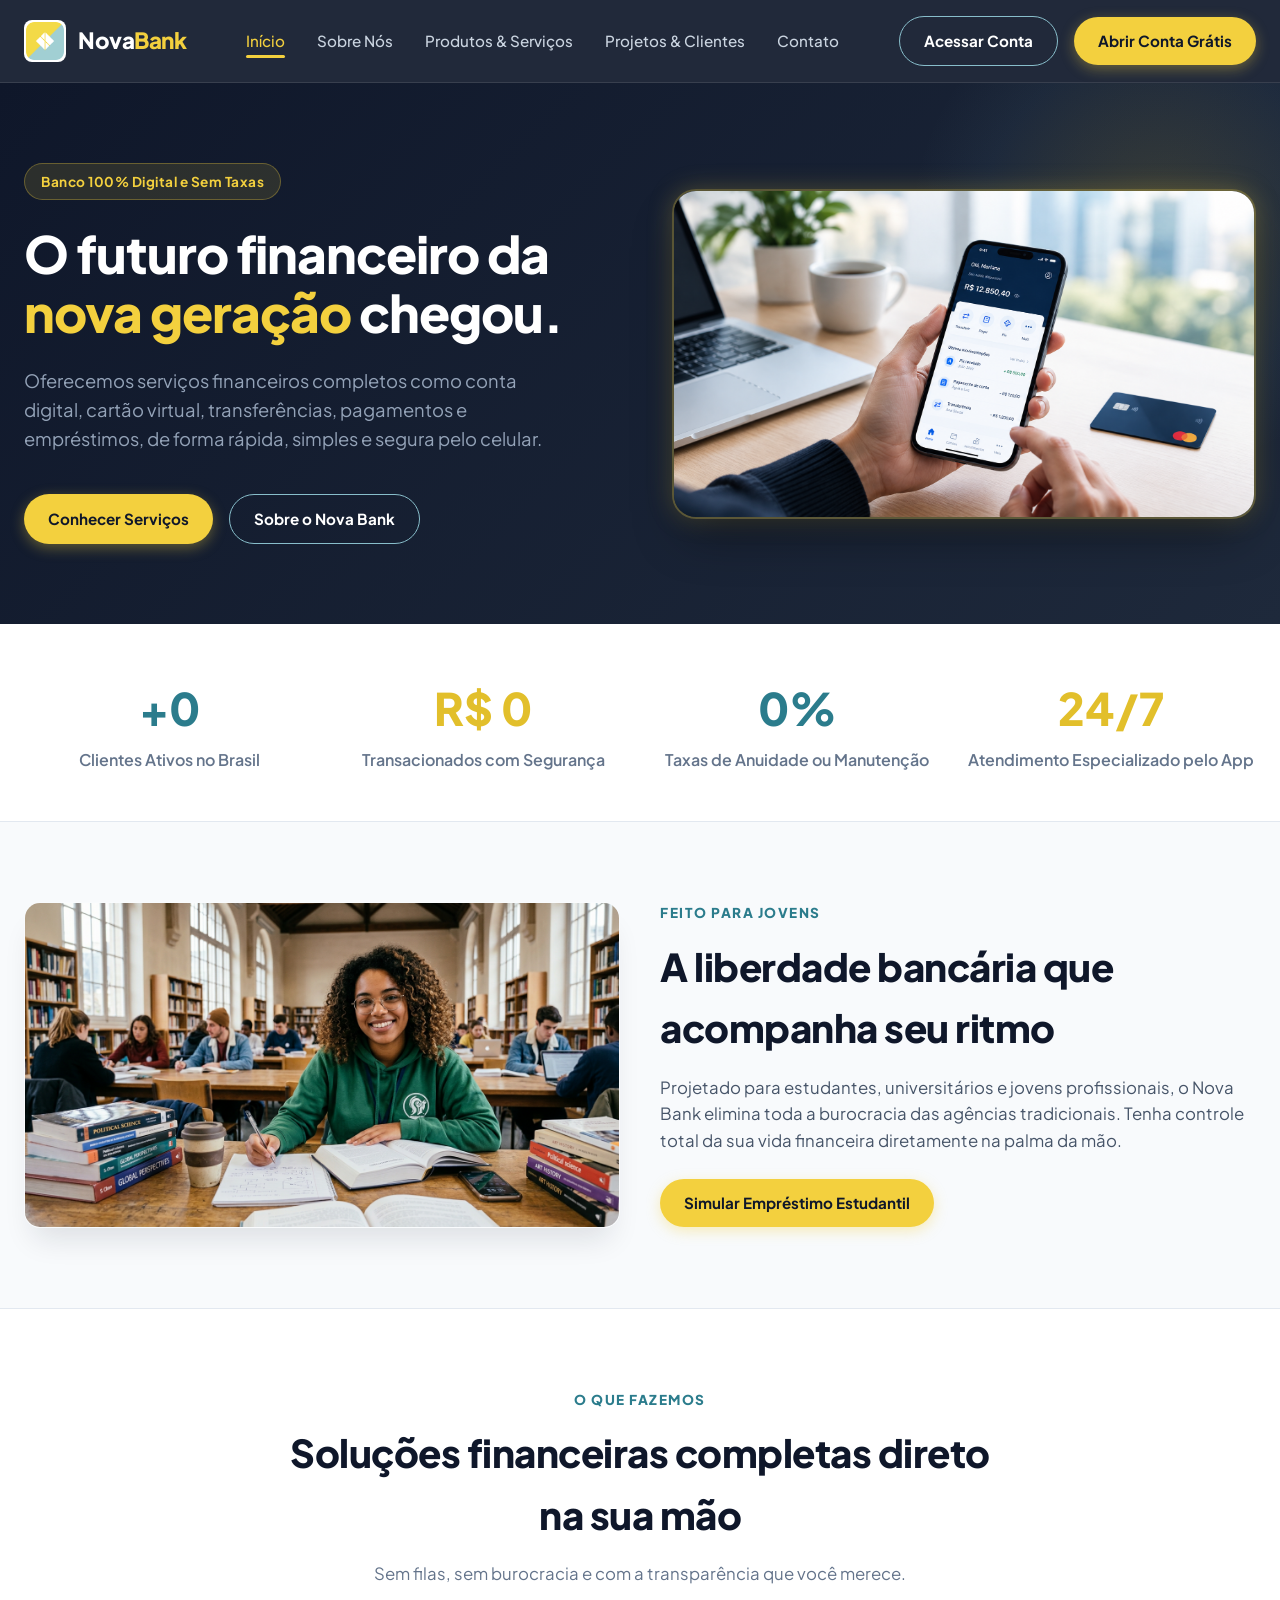
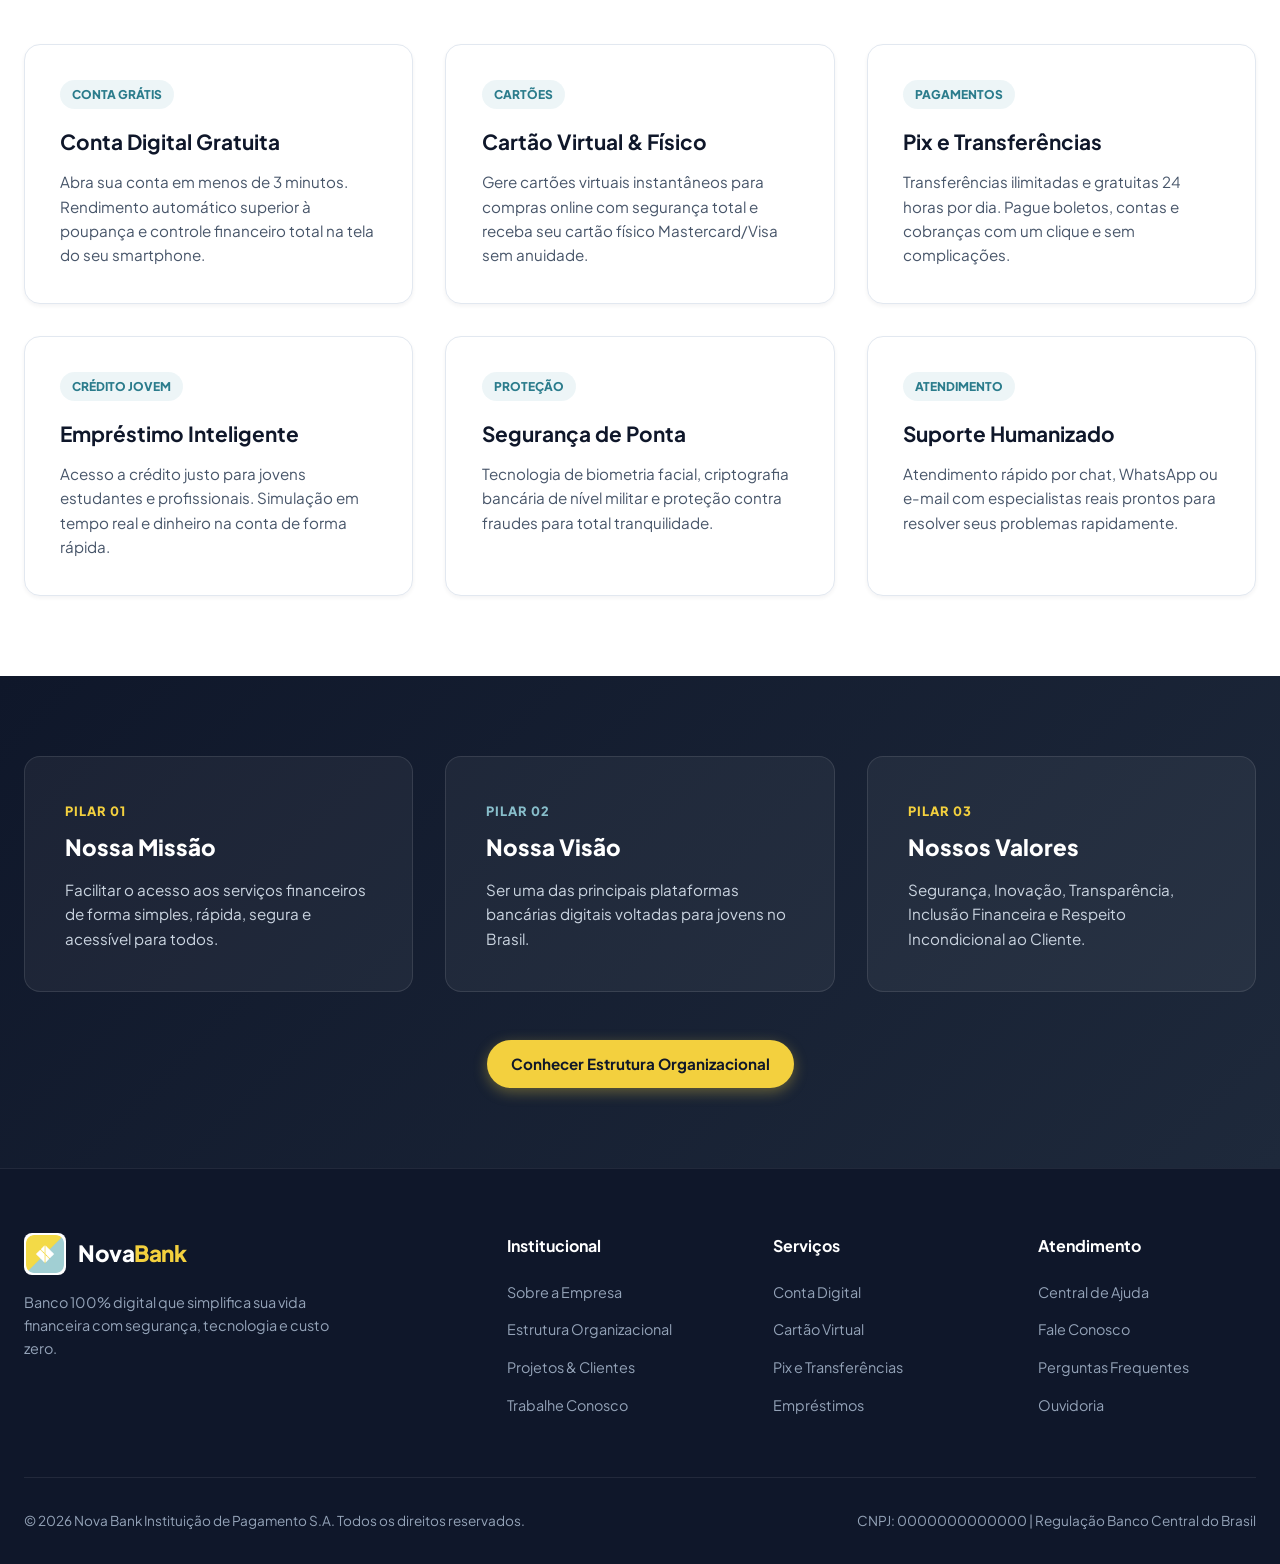
==== index.html @ 8da3d886 "Initial commit: Nova Bank institutional website" ====
<!DOCTYPE html>
<html lang="pt-BR">
<head>
    <meta charset="UTF-8">
    <meta name="viewport" content="width=device-width, initial-scale=1.0">
    <title>Nova Bank - O Banco Digital da Nova Geração</title>
    <link rel="icon" type="image/png" sizes="32x32" href="assets/favicon_32.png">
    <link rel="stylesheet" href="styles.css">
</head>
<body>

    <!-- HEADER / NAVIGATION -->
    <header class="header">
        <div class="nav-container">
            <a href="index.html" class="logo-brand">
                <img src="assets/logo_256.png" alt="Nova Bank Logo" class="logo-img">
                <span class="logo-text">Nova<span>Bank</span></span>
            </a>

            <nav>
                <ul class="nav-links" id="navLinks">
                    <li><a href="index.html" class="nav-link active">Início</a></li>
                    <li><a href="sobre.html" class="nav-link">Sobre Nós</a></li>
                    <li><a href="servicos.html" class="nav-link">Produtos & Serviços</a></li>
                    <li><a href="portfolio.html" class="nav-link">Projetos & Clientes</a></li>
                    <li><a href="contato.html" class="nav-link">Contato</a></li>
                </ul>
            </nav>

            <div class="nav-actions">
                <a href="contato.html" class="btn btn-outline">Acessar Conta</a>
                <a href="contato.html" class="btn btn-primary">Abrir Conta Grátis</a>
            </div>

            <button class="mobile-menu-btn" id="mobileMenuBtn" aria-label="Abrir Menu">&#9776;</button>
        </div>
    </header>

    <!-- HERO SECTION -->
    <section class="hero">
        <div class="hero-grid">
            <div class="hero-content">
                <div class="hero-badge">
                    Banco 100% Digital e Sem Taxas
                </div>
                <h1 class="hero-title">
                    O futuro financeiro da <span class="highlight-yellow">nova geração</span> chegou.
                </h1>
                <p class="hero-subtitle">
                    Oferecemos serviços financeiros completos como conta digital, cartão virtual, transferências, pagamentos e empréstimos, de forma rápida, simples e segura pelo celular.
                </p>
                <div class="hero-buttons">
                    <a href="servicos.html" class="btn btn-primary">Conhecer Serviços</a>
                    <a href="sobre.html" class="btn btn-outline">Sobre o Nova Bank</a>
                </div>
            </div>

            <div class="hero-card-preview">
                <div class="app-preview-wrapper">
                    <img src="assets/ChatGPT Image 21 de set. de 2026, 12_53_38.png" alt="Nova Bank App Interface no Celular">
                </div>
            </div>
        </div>
    </section>

    <!-- STATS BANNER -->
    <section class="section" style="background: white; border-bottom: 1px solid var(--border-color); padding: 3rem 1.5rem;">
        <div class="container grid-4" style="text-align: center;">
            <div>
                <h3 class="sim-result-amount" style="color: var(--primary-teal-dark); font-size: 2.8rem; margin-bottom: 0.2rem;">
                    +<span class="counter" data-target="500000">0</span>
                </h3>
                <p style="color: var(--text-muted); font-weight: 600;">Clientes Ativos no Brasil</p>
            </div>
            <div>
                <h3 class="sim-result-amount" style="color: var(--primary-yellow-hover); font-size: 2.8rem; margin-bottom: 0.2rem;">
                    R$ <span class="counter" data-target="150000000">0</span>
                </h3>
                <p style="color: var(--text-muted); font-weight: 600;">Transacionados com Segurança</p>
            </div>
            <div>
                <h3 class="sim-result-amount" style="color: var(--primary-teal-dark); font-size: 2.8rem; margin-bottom: 0.2rem;">
                    0%
                </h3>
                <p style="color: var(--text-muted); font-weight: 600;">Taxas de Anuidade ou Manutenção</p>
            </div>
            <div>
                <h3 class="sim-result-amount" style="color: var(--primary-yellow-hover); font-size: 2.8rem; margin-bottom: 0.2rem;">
                    24/7
                </h3>
                <p style="color: var(--text-muted); font-weight: 600;">Atendimento Especializado pelo App</p>
            </div>
        </div>
    </section>

    <!-- FEATURED IMAGE SECTION -->
    <section class="section">
        <div class="container">
            <div class="grid-2" style="align-items: center;">
                <div class="img-frame">
                    <img src="assets/image (1).png" alt="Estudante utilizando serviços do Nova Bank">
                </div>
                <div>
                    <span class="section-tag">FEITO PARA JOVENS</span>
                    <h2 class="section-title">A liberdade bancária que acompanha seu ritmo</h2>
                    <p class="card-text" style="font-size: 1.05rem; margin-bottom: 1.5rem;">
                        Projetado para estudantes, universitários e jovens profissionais, o Nova Bank elimina toda a burocracia das agências tradicionais. Tenha controle total da sua vida financeira diretamente na palma da mão.
                    </p>
                    <a href="servicos.html" class="btn btn-primary">Simular Empréstimo Estudantil</a>
                </div>
            </div>
        </div>
    </section>

    <!-- KEY SERVICES HIGHLIGHT -->
    <section class="section" style="background: var(--bg-surface); border-top: 1px solid var(--border-color);">
        <div class="container">
            <div class="section-header">
                <span class="section-tag">O QUE FAZEMOS</span>
                <h2 class="section-title">Soluções financeiras completas direto na sua mão</h2>
                <p class="section-subtitle">Sem filas, sem burocracia e com a transparência que você merece.</p>
            </div>

            <div class="grid-3">
                <div class="card">
                    <span class="card-tag-badge">Conta Grátis</span>
                    <h3 class="card-title">Conta Digital Gratuita</h3>
                    <p class="card-text">Abra sua conta em menos de 3 minutos. Rendimento automático superior à poupança e controle financeiro total na tela do seu smartphone.</p>
                </div>

                <div class="card">
                    <span class="card-tag-badge">Cartões</span>
                    <h3 class="card-title">Cartão Virtual & Físico</h3>
                    <p class="card-text">Gere cartões virtuais instantâneos para compras online com segurança total e receba seu cartão físico Mastercard/Visa sem anuidade.</p>
                </div>

                <div class="card">
                    <span class="card-tag-badge">Pagamentos</span>
                    <h3 class="card-title">Pix e Transferências</h3>
                    <p class="card-text">Transferências ilimitadas e gratuitas 24 horas por dia. Pague boletos, contas e cobranças com um clique e sem complicações.</p>
                </div>

                <div class="card">
                    <span class="card-tag-badge">Crédito Jovem</span>
                    <h3 class="card-title">Empréstimo Inteligente</h3>
                    <p class="card-text">Acesso a crédito justo para jovens estudantes e profissionais. Simulação em tempo real e dinheiro na conta de forma rápida.</p>
                </div>

                <div class="card">
                    <span class="card-tag-badge">Proteção</span>
                    <h3 class="card-title">Segurança de Ponta</h3>
                    <p class="card-text">Tecnologia de biometria facial, criptografia bancária de nível militar e proteção contra fraudes para total tranquilidade.</p>
                </div>

                <div class="card">
                    <span class="card-tag-badge">Atendimento</span>
                    <h3 class="card-title">Suporte Humanizado</h3>
                    <p class="card-text">Atendimento rápido por chat, WhatsApp ou e-mail com especialistas reais prontos para resolver seus problemas rapidamente.</p>
                </div>
            </div>
        </div>
    </section>

    <!-- MISSION & VISION PREVIEW -->
    <section class="section" style="background: var(--navy-gradient); color: white;">
        <div class="container grid-3">
            <div style="background: rgba(255,255,255,0.05); padding: 2.5rem; border-radius: var(--radius-md); border: 1px solid rgba(255,255,255,0.1);">
                <span style="color: var(--primary-yellow); font-weight: 800; text-transform: uppercase; font-size: 0.8rem; letter-spacing: 1px;">Pilar 01</span>
                <h3 style="font-size: 1.4rem; font-weight: 800; margin: 0.5rem 0 0.75rem 0;">Nossa Missão</h3>
                <p style="color: #CBD5E1; font-size: 0.95rem;">Facilitar o acesso aos serviços financeiros de forma simples, rápida, segura e acessível para todos.</p>
            </div>

            <div style="background: rgba(255,255,255,0.05); padding: 2.5rem; border-radius: var(--radius-md); border: 1px solid rgba(255,255,255,0.1);">
                <span style="color: var(--primary-teal); font-weight: 800; text-transform: uppercase; font-size: 0.8rem; letter-spacing: 1px;">Pilar 02</span>
                <h3 style="font-size: 1.4rem; font-weight: 800; margin: 0.5rem 0 0.75rem 0;">Nossa Visão</h3>
                <p style="color: #CBD5E1; font-size: 0.95rem;">Ser uma das principais plataformas bancárias digitais voltadas para jovens no Brasil.</p>
            </div>

            <div style="background: rgba(255,255,255,0.05); padding: 2.5rem; border-radius: var(--radius-md); border: 1px solid rgba(255,255,255,0.1);">
                <span style="color: var(--primary-yellow); font-weight: 800; text-transform: uppercase; font-size: 0.8rem; letter-spacing: 1px;">Pilar 03</span>
                <h3 style="font-size: 1.4rem; font-weight: 800; margin: 0.5rem 0 0.75rem 0;">Nossos Valores</h3>
                <p style="color: #CBD5E1; font-size: 0.95rem;">Segurança, Inovação, Transparência, Inclusão Financeira e Respeito Incondicional ao Cliente.</p>
            </div>
        </div>
        <div style="text-align: center; margin-top: 3rem;">
            <a href="sobre.html" class="btn btn-primary">Conhecer Estrutura Organizacional</a>
        </div>
    </section>

    <!-- FOOTER -->
    <footer class="footer">
        <div class="footer-grid">
            <div class="footer-brand">
                <a href="index.html" class="logo-brand">
                    <img src="assets/logo_256.png" alt="Nova Bank Logo" class="logo-img">
                    <span class="logo-text">Nova<span>Bank</span></span>
                </a>
                <p>Banco 100% digital que simplifica sua vida financeira com segurança, tecnologia e custo zero.</p>
            </div>

            <div>
                <h4 class="footer-title">Institucional</h4>
                <ul class="footer-links">
                    <li><a href="sobre.html">Sobre a Empresa</a></li>
                    <li><a href="sobre.html#estrutura">Estrutura Organizacional</a></li>
                    <li><a href="portfolio.html">Projetos & Clientes</a></li>
                    <li><a href="contato.html">Trabalhe Conosco</a></li>
                </ul>
            </div>

            <div>
                <h4 class="footer-title">Serviços</h4>
                <ul class="footer-links">
                    <li><a href="servicos.html">Conta Digital</a></li>
                    <li><a href="servicos.html">Cartão Virtual</a></li>
                    <li><a href="servicos.html">Pix e Transferências</a></li>
                    <li><a href="servicos.html">Empréstimos</a></li>
                </ul>
            </div>

            <div>
                <h4 class="footer-title">Atendimento</h4>
                <ul class="footer-links">
                    <li><a href="contato.html">Central de Ajuda</a></li>
                    <li><a href="contato.html">Fale Conosco</a></li>
                    <li><a href="contato.html#faq">Perguntas Frequentes</a></li>
                    <li><a href="contato.html">Ouvidoria</a></li>
                </ul>
            </div>
        </div>

        <div class="footer-bottom">
            <p>&copy; 2026 Nova Bank Instituição de Pagamento S.A. Todos os direitos reservados.</p>
            <p>CNPJ: 0000000000000 | Regulação Banco Central do Brasil</p>
        </div>
    </footer>

    <script src="script.js"></script>
</body>
</html>
---- styles.css ----
/* ==========================================================================
   NOVA BANK - OFFICIAL STYLESHEET
   Branding: Amarelo Ouro (#F3D03E) & Ciano Fintech (#88BECB / #2B7C8C)
   ========================================================================== */

@import url('https://fonts.googleapis.com/css2?family=Plus+Jakarta+Sans:wght@300;400;500;600;700;800&display=swap');

:root {
    /* Color Palette derived from logo */
    --primary-yellow: #F3D03E;
    --primary-yellow-hover: #E2BF2B;
    --primary-teal: #88BECB;
    --primary-teal-dark: #2B7C8C;
    --primary-teal-deep: #16525E;
    
    /* Dark Theme Elements */
    --bg-dark-navy: #0F172A;
    --bg-card-dark: #1E293B;
    --bg-card-dark-hover: #334155;
    
    /* Light Theme Elements */
    --bg-light: #F8FAFC;
    --bg-surface: #FFFFFF;
    --text-primary: #0F172A;
    --text-secondary: #475569;
    --text-muted: #64748B;
    --border-color: #E2E8F0;
    
    /* Accents & Status */
    --accent-gradient: linear-gradient(135deg, #F3D03E 0%, #88BECB 100%);
    --navy-gradient: linear-gradient(135deg, #0F172A 0%, #1E293B 100%);
    --card-gradient: linear-gradient(145deg, #ffffff, #f1f5f9);
    --success: #10B981;
    --radius-sm: 8px;
    --radius-md: 16px;
    --radius-lg: 24px;
    --radius-full: 9999px;
    
    --shadow-sm: 0 2px 4px rgba(15, 23, 42, 0.05);
    --shadow-md: 0 10px 25px -5px rgba(15, 23, 42, 0.08);
    --shadow-lg: 0 20px 30px -10px rgba(15, 23, 42, 0.12);
    --shadow-glow: 0 0 25px rgba(243, 208, 62, 0.25);
    
    --transition-fast: 0.2s ease;
    --transition-normal: 0.3s cubic-bezier(0.4, 0, 0.2, 1);
}

* {
    margin: 0;
    padding: 0;
    box-sizing: border-box;
    font-family: 'Plus Jakarta Sans', -apple-system, BlinkMacSystemFont, sans-serif;
}

body {
    background-color: var(--bg-light);
    color: var(--text-primary);
    line-height: 1.6;
    overflow-x: hidden;
}

a {
    text-decoration: none;
    color: inherit;
}

ul {
    list-style: none;
}

/* ==========================================================================
   NAVIGATION / HEADER
   ========================================================================== */

.header {
    position: sticky;
    top: 0;
    z-index: 1000;
    background-color: rgba(15, 23, 42, 0.92);
    backdrop-filter: blur(12px);
    border-bottom: 1px solid rgba(255, 255, 255, 0.1);
    transition: var(--transition-normal);
}

.nav-container {
    max-width: 1280px;
    margin: 0 auto;
    padding: 1rem 1.5rem;
    display: flex;
    justify-content: space-between;
    align-items: center;
}

.logo-brand {
    display: flex;
    align-items: center;
    gap: 0.75rem;
}

.logo-img {
    height: 42px;
    width: 42px;
    object-fit: contain;
    border-radius: 8px;
    background: white;
    padding: 2px;
}

.logo-text {
    font-size: 1.4rem;
    font-weight: 800;
    color: #FFFFFF;
    letter-spacing: -0.5px;
}

.logo-text span {
    color: var(--primary-yellow);
}

.nav-links {
    display: flex;
    align-items: center;
    gap: 2rem;
}

.nav-link {
    color: #CBD5E1;
    font-size: 0.95rem;
    font-weight: 500;
    transition: var(--transition-fast);
    position: relative;
    padding: 0.5rem 0;
}

.nav-link:hover,
.nav-link.active {
    color: var(--primary-yellow);
}

.nav-link.active::after {
    content: '';
    position: absolute;
    bottom: 0;
    left: 0;
    width: 100%;
    height: 3px;
    background: var(--primary-yellow);
    border-radius: 2px;
}

.nav-actions {
    display: flex;
    align-items: center;
    gap: 1rem;
}

.btn {
    display: inline-flex;
    align-items: center;
    justify-content: center;
    padding: 0.75rem 1.5rem;
    font-size: 0.95rem;
    font-weight: 700;
    border-radius: var(--radius-full);
    cursor: pointer;
    transition: var(--transition-normal);
    border: none;
    outline: none;
    gap: 0.5rem;
}

.btn-primary {
    background-color: var(--primary-yellow);
    color: var(--bg-dark-navy);
    box-shadow: 0 4px 14px rgba(243, 208, 62, 0.35);
}

.btn-primary:hover {
    background-color: var(--primary-yellow-hover);
    transform: translateY(-2px);
    box-shadow: 0 6px 20px rgba(243, 208, 62, 0.5);
}

.btn-outline {
    background: transparent;
    color: #FFFFFF;
    border: 1.5px solid var(--primary-teal);
}

.btn-outline:hover {
    background-color: rgba(136, 190, 203, 0.15);
    border-color: var(--primary-yellow);
    color: var(--primary-yellow);
}

.mobile-menu-btn {
    display: none;
    background: none;
    border: none;
    color: white;
    font-size: 1.8rem;
    cursor: pointer;
}

/* ==========================================================================
   HERO SECTION & IMAGE CONTAINERS
   ========================================================================== */

.hero {
    background: var(--navy-gradient);
    color: white;
    padding: 5rem 1.5rem;
    position: relative;
    overflow: hidden;
}

.hero::before {
    content: '';
    position: absolute;
    top: -20%;
    right: -10%;
    width: 500px;
    height: 500px;
    background: radial-gradient(circle, rgba(243, 208, 62, 0.15) 0%, rgba(136, 190, 203, 0.05) 50%, transparent 70%);
    border-radius: 50%;
    pointer-events: none;
}

.hero-grid {
    max-width: 1280px;
    margin: 0 auto;
    display: grid;
    grid-template-columns: 1fr 1fr;
    gap: 4rem;
    align-items: center;
}

.hero-badge {
    display: inline-flex;
    align-items: center;
    gap: 0.5rem;
    background: rgba(243, 208, 62, 0.12);
    border: 1px solid rgba(243, 208, 62, 0.3);
    color: var(--primary-yellow);
    padding: 0.4rem 1rem;
    border-radius: var(--radius-full);
    font-size: 0.85rem;
    font-weight: 700;
    letter-spacing: 0.5px;
    margin-bottom: 1.5rem;
}

.hero-title {
    font-size: 3.2rem;
    font-weight: 800;
    line-height: 1.15;
    margin-bottom: 1.5rem;
    letter-spacing: -1px;
}

.hero-title .highlight-yellow {
    color: var(--primary-yellow);
}

.hero-title .highlight-teal {
    color: var(--primary-teal);
}

.hero-subtitle {
    font-size: 1.15rem;
    color: #94A3B8;
    margin-bottom: 2.5rem;
    max-width: 520px;
}

.hero-buttons {
    display: flex;
    gap: 1rem;
    flex-wrap: wrap;
}

.img-frame {
    width: 100%;
    border-radius: var(--radius-md);
    overflow: hidden;
    box-shadow: var(--shadow-lg);
    border: 1px solid rgba(255, 255, 255, 0.15);
}

.img-frame img {
    width: 100%;
    height: 100%;
    object-fit: cover;
    display: block;
}

.app-preview-wrapper {
    position: relative;
    border-radius: var(--radius-lg);
    overflow: hidden;
    box-shadow: 0 25px 50px -12px rgba(0, 0, 0, 0.4), var(--shadow-glow);
    border: 2px solid rgba(243, 208, 62, 0.3);
}

.app-preview-wrapper img {
    width: 100%;
    height: auto;
    display: block;
}

/* ==========================================================================
   FEATURES & SERVICES SECTIONS
   ========================================================================== */

.section {
    padding: 5rem 1.5rem;
}

.container {
    max-width: 1280px;
    margin: 0 auto;
}

.section-header {
    text-align: center;
    max-width: 700px;
    margin: 0 auto 3.5rem auto;
}

.section-tag {
    color: var(--primary-teal-dark);
    font-size: 0.85rem;
    font-weight: 800;
    text-transform: uppercase;
    letter-spacing: 1.5px;
    margin-bottom: 0.75rem;
    display: block;
}

.section-title {
    font-size: 2.4rem;
    font-weight: 800;
    color: var(--text-primary);
    margin-bottom: 1rem;
    letter-spacing: -0.5px;
}

.section-subtitle {
    color: var(--text-muted);
    font-size: 1.05rem;
}

.grid-2 {
    display: grid;
    grid-template-columns: repeat(auto-fit, minmax(450px, 1fr));
    gap: 2.5rem;
}

.grid-3 {
    display: grid;
    grid-template-columns: repeat(auto-fit, minmax(320px, 1fr));
    gap: 2rem;
}

.grid-4 {
    display: grid;
    grid-template-columns: repeat(auto-fit, minmax(260px, 1fr));
    gap: 1.5rem;
}

.card {
    background: var(--bg-surface);
    border-radius: var(--radius-md);
    padding: 2.2rem;
    border: 1px solid var(--border-color);
    box-shadow: var(--shadow-sm);
    transition: var(--transition-normal);
    display: flex;
    flex-direction: column;
}

.card:hover {
    transform: translateY(-6px);
    box-shadow: var(--shadow-md);
    border-color: var(--primary-teal);
}

.card-tag-badge {
    display: inline-block;
    background: rgba(136, 190, 203, 0.15);
    color: var(--primary-teal-dark);
    font-size: 0.75rem;
    font-weight: 800;
    text-transform: uppercase;
    padding: 0.3rem 0.75rem;
    border-radius: var(--radius-full);
    width: fit-content;
    margin-bottom: 1rem;
}

.card-title {
    font-size: 1.3rem;
    font-weight: 700;
    margin-bottom: 0.75rem;
    color: var(--text-primary);
}

.card-text {
    color: var(--text-secondary);
    font-size: 0.95rem;
    line-height: 1.6;
}

.card-image-box {
    width: 100%;
    height: 220px;
    border-radius: var(--radius-sm);
    overflow: hidden;
    margin-bottom: 1.25rem;
}

.card-image-box img {
    width: 100%;
    height: 100%;
    object-fit: cover;
}

/* ==========================================================================
   ORGANIZATIONAL STRUCTURE (ESTRUTURA ORGANIZACIONAL)
   ========================================================================== */

.org-chart {
    display: flex;
    flex-direction: column;
    align-items: center;
    gap: 2rem;
    margin-top: 2rem;
}

.org-level-top {
    width: 100%;
    max-width: 400px;
}

.org-level-branches {
    display: grid;
    grid-template-columns: repeat(auto-fit, minmax(220px, 1fr));
    gap: 1.5rem;
    width: 100%;
}

.org-node {
    background: var(--bg-surface);
    border: 2px solid var(--border-color);
    border-top: 4px solid var(--primary-teal-dark);
    border-radius: var(--radius-md);
    padding: 1.5rem;
    text-align: center;
    box-shadow: var(--shadow-sm);
    transition: var(--transition-normal);
}

.org-node.ceo {
    border-top-color: var(--primary-yellow);
    background: linear-gradient(180deg, rgba(243, 208, 62, 0.08) 0%, #FFFFFF 100%);
}

.org-node:hover {
    transform: translateY(-4px);
    box-shadow: var(--shadow-md);
}

.org-role {
    font-size: 1.1rem;
    font-weight: 800;
    color: var(--text-primary);
    margin-bottom: 0.3rem;
}

.org-name {
    font-size: 0.85rem;
    color: var(--primary-teal-dark);
    font-weight: 700;
    text-transform: uppercase;
    letter-spacing: 0.5px;
    margin-bottom: 0.5rem;
}

.org-desc {
    font-size: 0.85rem;
    color: var(--text-muted);
}

/* ==========================================================================
   SIMULATOR / INTERACTIVE JS SECTION
   ========================================================================== */

.simulator-box {
    background: var(--navy-gradient);
    color: white;
    border-radius: var(--radius-lg);
    padding: 3rem 2.5rem;
    box-shadow: var(--shadow-lg);
    max-width: 850px;
    margin: 2rem auto 0 auto;
}

.simulator-form {
    display: grid;
    grid-template-columns: 1fr 1fr;
    gap: 2rem;
    align-items: center;
}

.sim-group {
    display: flex;
    flex-direction: column;
    gap: 0.5rem;
    margin-bottom: 1.5rem;
}

.sim-group label {
    font-size: 0.9rem;
    font-weight: 600;
    color: #CBD5E1;
}

.sim-group input[type="range"] {
    accent-color: var(--primary-yellow);
    cursor: pointer;
    height: 8px;
}

.sim-value {
    font-size: 1.4rem;
    font-weight: 800;
    color: var(--primary-yellow);
}

.sim-result-card {
    background: rgba(255, 255, 255, 0.05);
    border: 1px solid rgba(255, 255, 255, 0.15);
    border-radius: var(--radius-md);
    padding: 2rem;
    text-align: center;
    backdrop-filter: blur(8px);
}

.sim-result-title {
    font-size: 0.9rem;
    text-transform: uppercase;
    color: var(--primary-teal);
    letter-spacing: 1px;
    margin-bottom: 0.5rem;
}

.sim-result-amount {
    font-size: 2.5rem;
    font-weight: 800;
    color: var(--primary-yellow);
    margin-bottom: 1rem;
}

/* ==========================================================================
   FAQ ACCORDION (JS ENHANCED)
   ========================================================================== */

.faq-container {
    max-width: 800px;
    margin: 0 auto;
    display: flex;
    flex-direction: column;
    gap: 1rem;
}

.faq-item {
    background: var(--bg-surface);
    border: 1px solid var(--border-color);
    border-radius: var(--radius-md);
    overflow: hidden;
    transition: var(--transition-fast);
}

.faq-question {
    width: 100%;
    padding: 1.25rem 1.5rem;
    display: flex;
    justify-content: space-between;
    align-items: center;
    font-size: 1.05rem;
    font-weight: 700;
    color: var(--text-primary);
    background: none;
    border: none;
    cursor: pointer;
    text-align: left;
}

.faq-question:hover {
    color: var(--primary-teal-dark);
}

.faq-icon {
    font-size: 1.2rem;
    transition: transform var(--transition-fast);
    color: var(--primary-yellow-hover);
}

.faq-answer {
    max-height: 0;
    overflow: hidden;
    padding: 0 1.5rem;
    color: var(--text-secondary);
    font-size: 0.95rem;
    transition: max-height 0.3s cubic-bezier(0, 1, 0, 1), padding 0.3s ease;
}

.faq-item.active .faq-answer {
    max-height: 300px;
    padding: 0 1.5rem 1.25rem 1.5rem;
}

.faq-item.active .faq-icon {
    transform: rotate(180deg);
}

/* ==========================================================================
   CONTACT FORM
   ========================================================================== */

.contact-grid {
    display: grid;
    grid-template-columns: 1fr 1fr;
    gap: 3rem;
    margin-top: 2rem;
}

.contact-info-card {
    background: var(--navy-gradient);
    color: white;
    padding: 3rem;
    border-radius: var(--radius-lg);
    display: flex;
    flex-direction: column;
    justify-content: space-between;
}

.contact-item {
    display: flex;
    gap: 1.25rem;
    align-items: flex-start;
    margin-bottom: 1.5rem;
}

.contact-item-icon-badge {
    padding: 0.4rem 0.8rem;
    border-radius: var(--radius-sm);
    background: rgba(243, 208, 62, 0.15);
    color: var(--primary-yellow);
    font-weight: 800;
    font-size: 0.8rem;
    text-transform: uppercase;
    flex-shrink: 0;
}

.form-box {
    background: var(--bg-surface);
    padding: 2.5rem;
    border-radius: var(--radius-lg);
    border: 1px solid var(--border-color);
    box-shadow: var(--shadow-sm);
}

.form-group {
    margin-bottom: 1.25rem;
}

.form-label {
    display: block;
    font-size: 0.9rem;
    font-weight: 600;
    margin-bottom: 0.5rem;
    color: var(--text-primary);
}

.form-control {
    width: 100%;
    padding: 0.85rem 1.1rem;
    font-size: 0.95rem;
    border: 1.5px solid var(--border-color);
    border-radius: var(--radius-sm);
    outline: none;
    transition: var(--transition-fast);
}

.form-control:focus {
    border-color: var(--primary-teal-dark);
    box-shadow: 0 0 0 3px rgba(136, 190, 203, 0.25);
}

textarea.form-control {
    resize: vertical;
    min-height: 120px;
}

/* ==========================================================================
   FOOTER
   ========================================================================== */

.footer {
    background: var(--bg-dark-navy);
    color: #94A3B8;
    padding: 4rem 1.5rem 2rem 1.5rem;
    border-top: 1px solid rgba(255, 255, 255, 0.08);
}

.footer-grid {
    max-width: 1280px;
    margin: 0 auto;
    display: grid;
    grid-template-columns: 2fr repeat(3, 1fr);
    gap: 3rem;
    margin-bottom: 3rem;
}

.footer-brand p {
    margin-top: 1rem;
    font-size: 0.9rem;
    max-width: 320px;
    line-height: 1.6;
}

.footer-title {
    color: white;
    font-size: 1rem;
    font-weight: 700;
    margin-bottom: 1.25rem;
}

.footer-links li {
    margin-bottom: 0.75rem;
}

.footer-links a {
    color: #94A3B8;
    font-size: 0.9rem;
    transition: var(--transition-fast);
}

.footer-links a:hover {
    color: var(--primary-yellow);
}

.footer-bottom {
    max-width: 1280px;
    margin: 0 auto;
    padding-top: 2rem;
    border-top: 1px solid rgba(255, 255, 255, 0.08);
    display: flex;
    justify-content: space-between;
    align-items: center;
    font-size: 0.85rem;
}

/* ==========================================================================
   RESPONSIVE MEDIA QUERIES
   ========================================================================== */

@media (max-width: 992px) {
    .hero-grid, .contact-grid, .simulator-form, .grid-2 {
        grid-template-columns: 1fr;
    }
    .hero-title {
        font-size: 2.5rem;
    }
    .footer-grid {
        grid-template-columns: 1fr 1fr;
    }
}

@media (max-width: 768px) {
    .nav-links, .nav-actions {
        display: none;
    }
    .nav-links.mobile-open {
        display: flex;
        flex-direction: column;
        position: absolute;
        top: 100%;
        left: 0;
        width: 100%;
        background: var(--bg-dark-navy);
        padding: 1.5rem;
        border-bottom: 1px solid rgba(255,255,255,0.1);
        gap: 1rem;
    }
    .mobile-menu-btn {
        display: block;
    }
}
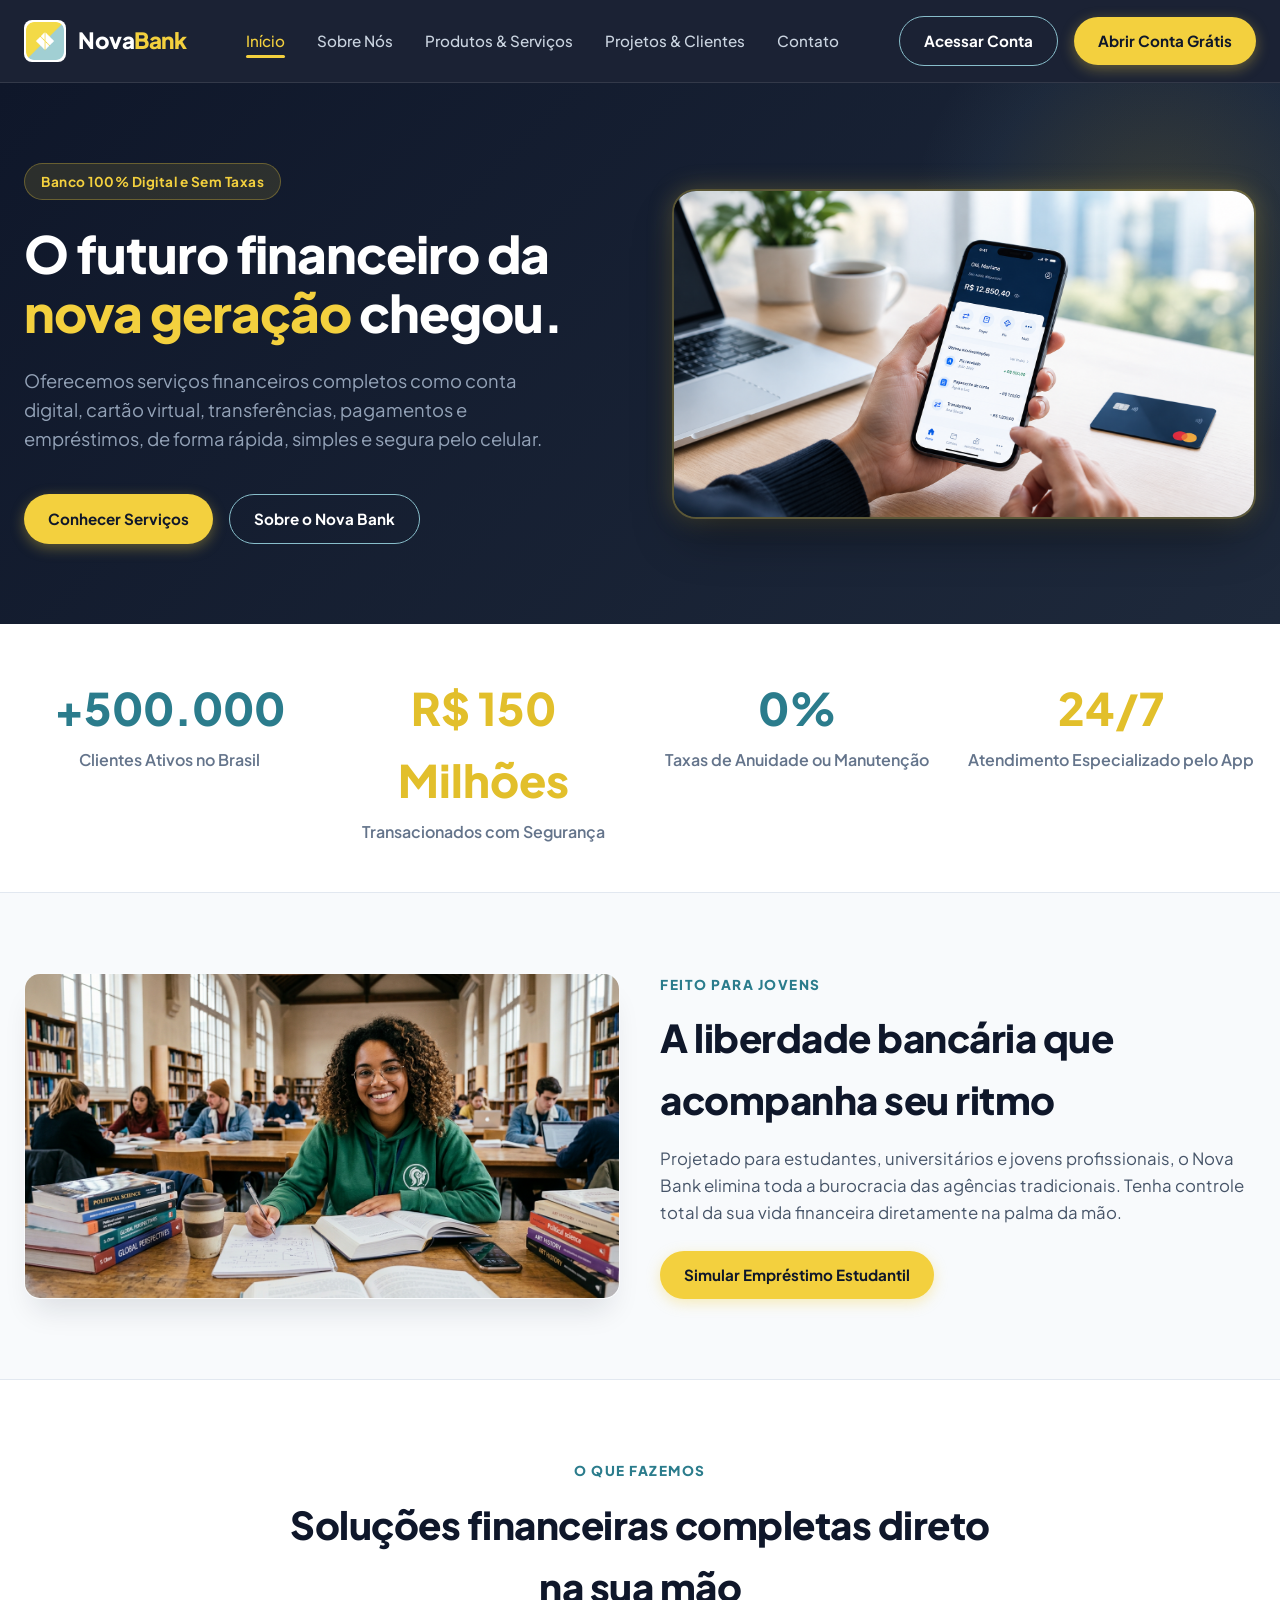
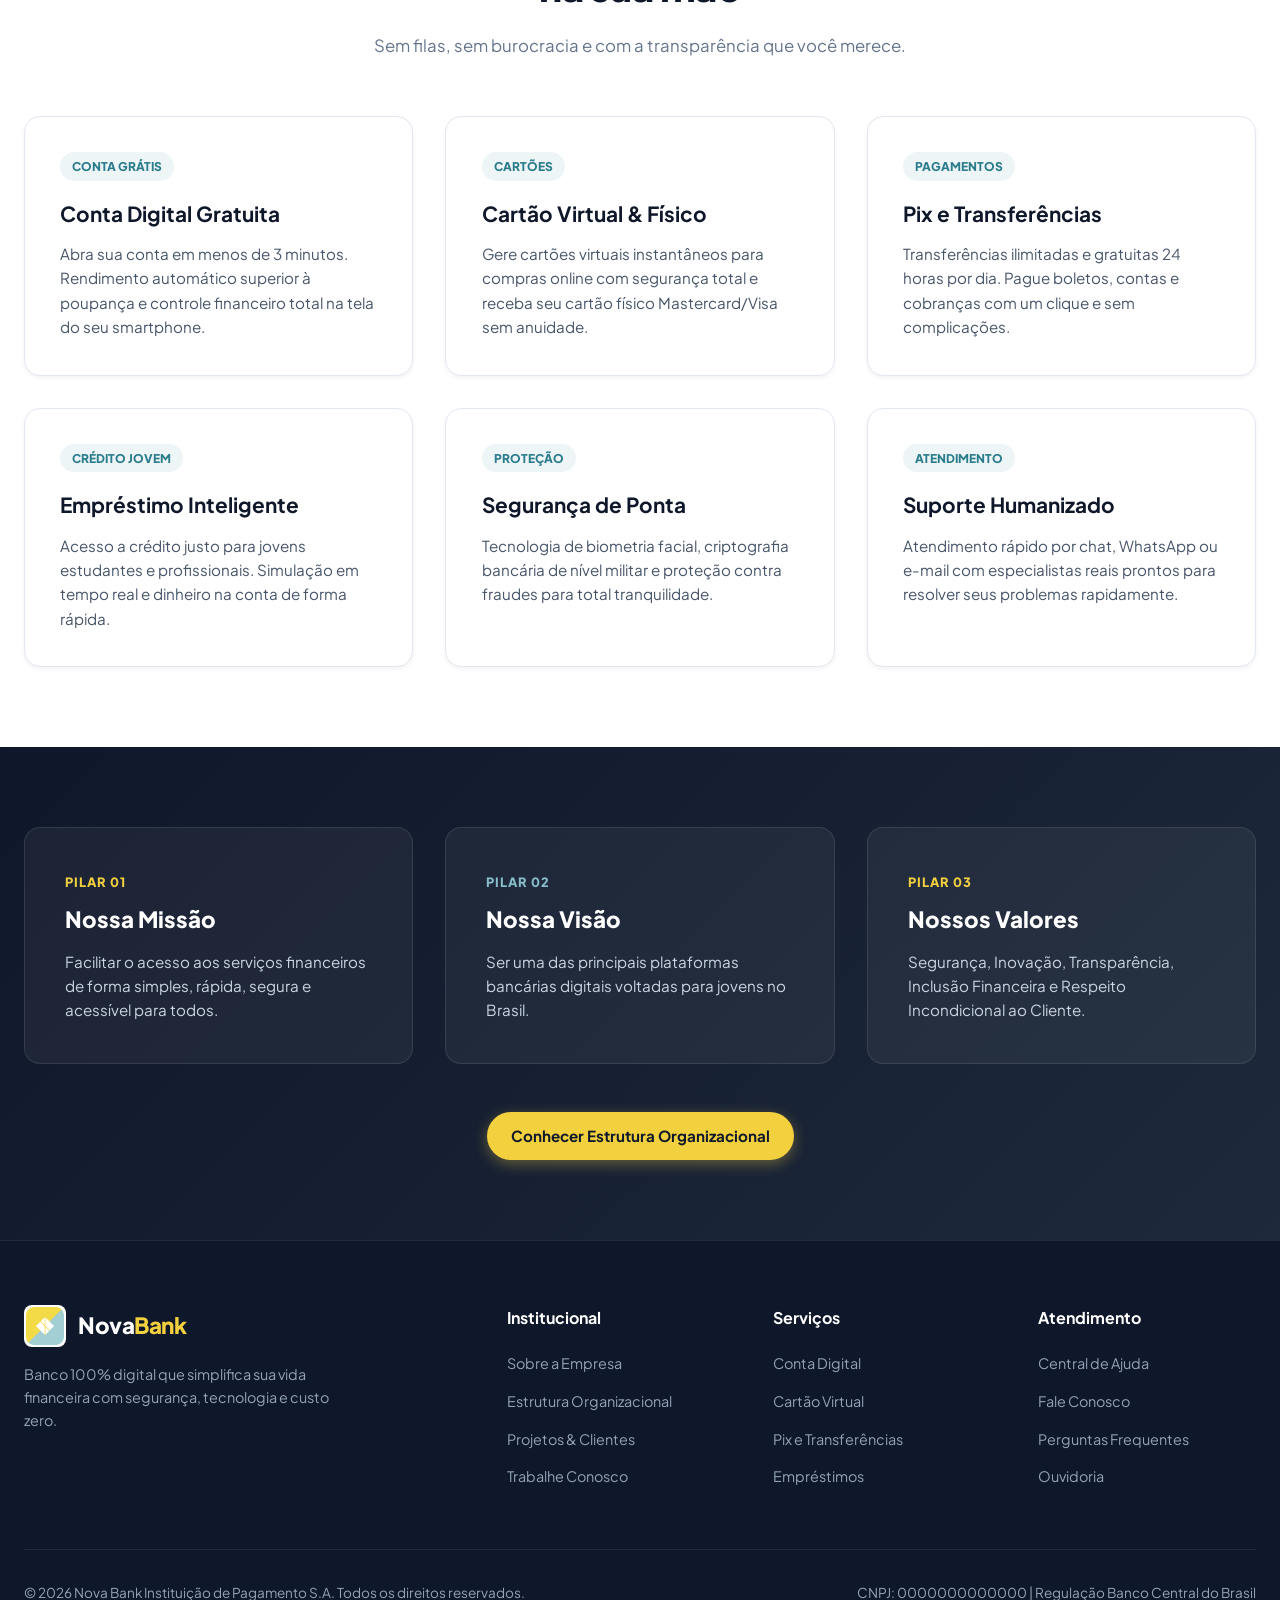
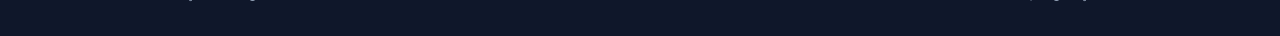
==== commit 0d8cfe6e: "Fix responsive mobile menu and update stats text" ====
--- a/index.html
+++ b/index.html
@@ -68,13 +68,13 @@
         <div class="container grid-4" style="text-align: center;">
             <div>
                 <h3 class="sim-result-amount" style="color: var(--primary-teal-dark); font-size: 2.8rem; margin-bottom: 0.2rem;">
-                    +<span class="counter" data-target="500000">0</span>
+                    +<span class="counter" data-target="500000">500.000</span>
                 </h3>
                 <p style="color: var(--text-muted); font-weight: 600;">Clientes Ativos no Brasil</p>
             </div>
             <div>
                 <h3 class="sim-result-amount" style="color: var(--primary-yellow-hover); font-size: 2.8rem; margin-bottom: 0.2rem;">
-                    R$ <span class="counter" data-target="150000000">0</span>
+                    R$ 150 Milhões
                 </h3>
                 <p style="color: var(--text-muted); font-weight: 600;">Transacionados com Segurança</p>
             </div>
--- a/styles.css
+++ b/styles.css
@@ -76,7 +76,7 @@
     position: sticky;
     top: 0;
     z-index: 1000;
-    background-color: rgba(15, 23, 42, 0.92);
+    background-color: rgba(15, 23, 42, 0.95);
     backdrop-filter: blur(12px);
     border-bottom: 1px solid rgba(255, 255, 255, 0.1);
     transition: var(--transition-normal);
@@ -89,6 +89,7 @@
     display: flex;
     justify-content: space-between;
     align-items: center;
+    position: relative;
 }
 
 .logo-brand {
@@ -198,8 +199,10 @@
     background: none;
     border: none;
     color: white;
-    font-size: 1.8rem;
+    font-size: 2rem;
     cursor: pointer;
+    padding: 0.25rem 0.5rem;
+    z-index: 10001;
 }
 
 /* ==========================================================================
@@ -783,7 +786,7 @@
         display: none;
     }
     .nav-links.mobile-open {
-        display: flex;
+        display: flex !important;
         flex-direction: column;
         position: absolute;
         top: 100%;
@@ -792,9 +795,11 @@
         background: var(--bg-dark-navy);
         padding: 1.5rem;
         border-bottom: 1px solid rgba(255,255,255,0.1);
-        gap: 1rem;
+        gap: 1.25rem;
+        z-index: 9999;
+        box-shadow: 0 10px 25px rgba(0,0,0,0.5);
     }
     .mobile-menu-btn {
-        display: block;
+        display: block !important;
     }
 }
